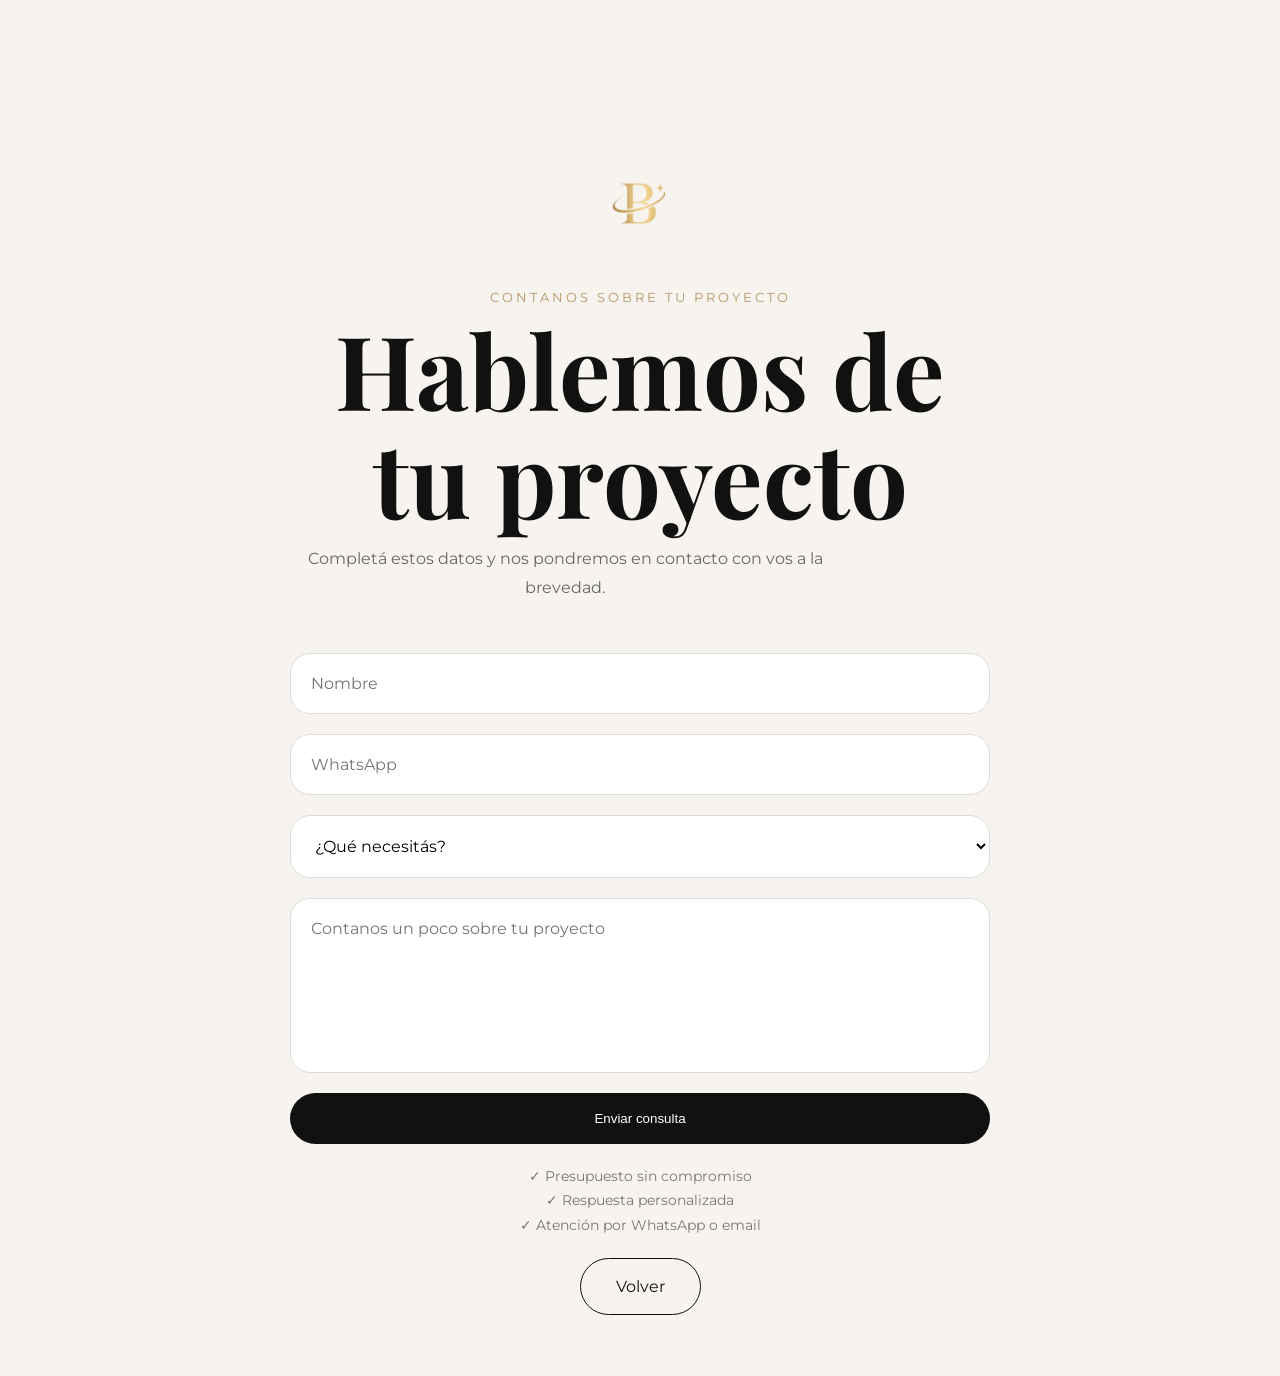
==== contacto.html @ 8148ad34 "actualizacion" ====
<!DOCTYPE html>
<html lang="es">
<head>

<meta charset="UTF-8">
<meta name="viewport" content="width=device-width, initial-scale=1.0">

<title>Hablemos de tu proyecto | BRIMADEN</title>

<link rel="preconnect" href="https://fonts.googleapis.com">
<link rel="preconnect" href="https://fonts.gstatic.com" crossorigin>

<link href="https://fonts.googleapis.com/css2?family=Montserrat:wght@300;400;500;600&family=Playfair+Display:wght@500;600;700&display=swap" rel="stylesheet">

<link href='https://unpkg.com/boxicons@2.1.4/css/boxicons.min.css' rel='stylesheet'>

<link rel="stylesheet" href="style.css">

</head>

<body>

<section class="form-page">

<div class="form-page-container">

<img src="img/B dorada brimaden.png" class="form-logo" alt="BRIMADEN">

<p class="mini-title">

CONTANOS SOBRE TU PROYECTO

</p>

<h1>

Hablemos de tu proyecto

</h1>

<p class="description">

Completá estos datos y nos pondremos en contacto con vos a la brevedad.

</p>


<form
name="contacto"
method="POST"
data-netlify="true"
action="/gracias.html">

<input type="hidden"
name="form-name"
value="contacto">


<input
type="text"
name="nombre"
placeholder="Nombre"
required>


<input
type="text"
name="whatsapp"
placeholder="WhatsApp"
required>


<select name="servicio">

<option selected disabled>
¿Qué necesitás?
</option>

<option>Diseño web</option>

<option>Tienda online</option>

<option>Renovación de sitio web</option>

<option>Mantenimiento mensual</option>

<option>Otro</option>

</select>


<textarea
name="mensaje"
rows="7"
placeholder="Contanos un poco sobre tu proyecto">
</textarea>


<button
type="submit"
class="btn-primary">

Enviar consulta

</button>

</form>


<div class="hero-note">

✓ Presupuesto sin compromiso<br>
✓ Respuesta personalizada<br>
✓ Atención por WhatsApp o email

</div>


<div style="margin-top:40px;">

<a href="presupuesto.html" class="btn-secondary">

Volver

</a>

</div>

</div>

</section>

</body>
</html>
---- style.css ----
*{
margin:0;
padding:0;
box-sizing:border-box;
scroll-behavior:smooth;
}

body{
font-family:'Montserrat',sans-serif;
background:#f7f4ef;
color:#111;
overflow-x:hidden;
}


header{

padding:25px 8%;

position:fixed;

top:0;

left:0;

width:100%;

z-index:1000;

transition:.4s;

}
header.scrolled{

background:rgba(255,255,255,.85);

backdrop-filter:blur(15px);

-webkit-backdrop-filter:blur(15px);

box-shadow:0 10px 30px rgba(0,0,0,.05);

}


nav{

display:flex;
justify-content:space-between;
align-items:center;

}


.logo{

display:flex;
align-items:center;

}

.logo img{

width:65px;

display:block;

transition:.3s;

}

.logo img:hover{

transform:scale(1.05);

}
ul{

display:flex;
gap:45px;
list-style:none;

}


a{

text-decoration:none;
color:#111;

}


.hero{

display:flex;

align-items:center;

justify-content:space-between;

gap:80px;

padding:150px 8% 40px;

}


.hero-text{

flex:1;

display:flex;

flex-direction:column;

align-items:center;

text-align:center;

}
.hero-logo-container{

display:flex;

justify-content:center;

margin-bottom:35px;

}

.hero-logo{
width:120px;
display:block;
margin:0 auto 15px;
}


.hero-note{

margin-top:20px;

line-height:1.7;

color:#777;

font-size:.9rem;


}


.mini-title{

font-size:.8rem;

letter-spacing:3px;

color:#b59668;

margin-bottom:10px;

}


h1{

font-family:'Playfair Display';


font-size:clamp(3.5rem,8vw,6.5rem);


line-height:1.05;

margin-bottom:15px;

}


.description{

max-width:550px;

line-height:1.8;

color:#666;

margin-bottom:40px;

}


.buttons{

display:flex;

gap:20px;

}


.btn-primary{

background:#111;

color:white;

padding:18px 35px;

border-radius:50px;

transition:.4s;

}

.btn-primary:hover{

transform:translateY(-3px);

background:#b59668;

}


.btn-secondary{

border:1px solid #111;

padding:18px 35px;

border-radius:50px;

transition:.3s;

}

.btn-secondary:hover{

transform:translateY(-3px);

background:#111;

color:white;

}


.hero-image{

flex:1;

}


.hero-image img{
width:100%;
max-width:600px;
max-height:70vh;
object-fit:contain;
display:block;
}

.problem{

padding:90px 8%;

background:white;

}


.problem-container{

max-width:900px;

margin:auto;

text-align:center;

}


.problem-mini{

letter-spacing:4px;

font-size:.8rem;

color:#b59668;

margin-bottom:25px;

}


.problem h2{

font-family:'Playfair Display';

font-size:clamp(2.5rem,5vw,4.5rem);

line-height:1.2;

margin-bottom:30px;

}


.problem h3{

font-size:1.4rem;

font-weight:500;

margin-bottom:30px;

}


.problem-text{

color:#666;

line-height:2;

font-size:1.05rem;

max-width:700px;

margin:auto;

}

.services{

padding:90px 8%;

background:#f7f4ef;

}


.services-title{

text-align:center;

margin-bottom:80px;

}


.services-mini{

letter-spacing:4px;

font-size:.8rem;

color:#b59668;

margin-bottom:25px;

}


.services h2{

font-family:'Playfair Display';

font-size:clamp(2rem,4vw,3.2rem);

line-height:1.2;

}


.services-grid{

display:grid;

grid-template-columns:repeat(auto-fit,minmax(280px,1fr));

gap:30px;

}


.service-card{

background:white;

padding:35px;

border-radius:25px;

transition:.4s;

box-shadow:0 10px 40px rgba(0,0,0,.05);

}


.service-card:hover{

transform:translateY(-10px);

box-shadow:0 25px 60px rgba(0,0,0,.08);

}


.service-card i{

font-size:2.3rem;

color:#b59668;

margin-bottom:25px;

}


.service-card h3{

font-size:1.3rem;

margin-bottom:20px;

}


.service-card p{

line-height:1.8;

color:#666;

}

.projects{

padding:80px 8%;

background:white;

}


.projects-title{

text-align:center;

margin-bottom:50px;

}


.projects-mini{

font-size:.8rem;

letter-spacing:4px;

color:#b59668;

margin-bottom:20px;

}


.projects h2{

font-family:'Playfair Display';

font-size:clamp(2rem,4vw,3rem);

}


.projects-grid{

display:grid;

grid-template-columns:repeat(auto-fit,minmax(300px,1fr));

gap:25px;

}


.project-card{
    

overflow:hidden;

border-radius:5px;

cursor:pointer;

box-shadow:0 15px 40px rgba(0,0,0,.05);

transition:.4s;

}


.project-card img{

width:100%;

height:280px;

object-fit:contain;

background:#f7f4ef;

padding:15px;

display:block;

}

.project-card:hover img{

transform:translateY(-8px);

}


.project-info{

padding-top:20px;
margin-left:10px;

}


.project-info h3{

font-size:1.2rem;

margin-bottom:10px;

}


.project-info p{

color:#777;

}

.benefits{

padding:100px 8%;

background:#f7f4ef;

}


.benefits-container{

max-width:900px;

margin:auto;

text-align:center;

}


.benefits h2{

font-family:'Playfair Display';

font-size:clamp(2.5rem,6vw,5rem);

font-weight:600;

line-height:1.3;

margin-bottom:15px;
transition:4s;

}
.benefits h2:hover{

letter-spacing:3px;

color:#b59668;

}
.contact{

padding:90px 8%;

background:white;

}


.contact-container{

max-width:800px;

margin:auto;

text-align:center;

}


.contact-mini{

font-size:.8rem;

letter-spacing:4px;

color:#b59668;

margin-bottom:20px;

}


.contact h2{

font-family:'Playfair Display';

font-size:clamp(2.5rem,5vw,4rem);

margin-bottom:20px;

}


.contact-text{

color:#666;

line-height:1.8;

margin-bottom:50px;

}


.contact-info{

display:flex;

justify-content:center;

gap:40px;

flex-wrap:wrap;

margin-bottom:50px;

}


.contact-info div{

display:flex;

align-items:center;

gap:10px;

}


.contact-info i{

font-size:1.5rem;

color:#b59668;

}


.contact-btn{

display:inline-block;

background:#111;

color:white;

padding:18px 40px;

border-radius:50px;

transition:.3s;

}


.contact-btn:hover{

transform:translateY(-3px);

background:#b59668;

}

footer{

padding:40px 8%;

text-align:center;

background:#f7f4ef;

}


footer h3{

font-family:'Playfair Display';

font-size:1.8rem;

margin-bottom:10px;

}


footer p{

color:#777;

margin-bottom:15px;

}


footer span{

font-size:.9rem;

color:#999;

}
.menu-icon{

display:none;

font-size:2rem;

cursor:pointer;

}

.formulario{

background:white;

padding:100px 8%;

}

.formulario-container{

max-width:700px;

margin:auto;

text-align:center;

}

.form-text{

color:#666;

margin-bottom:40px;

}

form{

display:flex;

flex-direction:column;

gap:20px;

}

input,
select,
textarea{

padding:18px;

border:1px solid #ddd;

border-radius:15px;

font-family:'Montserrat',sans-serif;

font-size:1rem;

background:#f7f4ef;

}

textarea{

resize:none;

}

form .btn-primary{

border:none;

cursor:pointer;

}

.form-page{

min-height:100vh;

padding:180px 8% 80px;

display:flex;

justify-content:center;

align-items:center;

}


.form-page-container{

max-width:700px;

width:100%;

text-align:center;

}


.form-logo{

width:120px;

margin-bottom:30px;

}


form{

display:flex;

flex-direction:column;

gap:20px;

margin-top:50px;

}


input,
select,
textarea{

padding:20px;

border:1px solid #ddd;

border-radius:18px;

font-size:1rem;

font-family:'Montserrat',sans-serif;

background:white;

}


textarea{

resize:none;

}


button{

border:none;

cursor:pointer;

}

.gracias{

min-height:100vh;

display:flex;

justify-content:center;

align-items:center;

padding:40px;

text-align:center;

background:#f7f4ef;

}

.gracias-container{

max-width:700px;

}

.gracias-logo{

width:120px;

margin-bottom:30px;

}

.gracias i{

font-size:5rem;

color:#b59668;

margin-bottom:20px;

display:block;

}
.form-page{

min-height:100vh;

padding:180px 8% 80px;

display:flex;

justify-content:center;

align-items:center;

}


.form-page-container{

max-width:700px;

width:100%;

text-align:center;

}


.form-logo{

width:120px;

display:block;

margin:0 auto 30px;

}


form{

display:flex;

flex-direction:column;

gap:20px;

margin-top:50px;

}


input,
select,
textarea{

padding:20px;

border:1px solid #ddd;

border-radius:20px;

font-size:1rem;

font-family:'Montserrat',sans-serif;

background:white;

}


textarea{

resize:none;

}


form .btn-primary{

border:none;

cursor:pointer;

}


@media(max-width:768px){

.form-page{

padding:150px 6% 60px;

}

.form-logo{

width:100px;

}

}

.form-page{
min-height:100vh;
padding:150px 8% 80px;
display:flex;
justify-content:center;
align-items:center;
}

.form-page-container{
max-width:700px;
width:100%;
text-align:center;
}

.form-logo{
width:110px;
display:block;
margin:0 auto 30px;
}

.form-page form{
display:flex;
flex-direction:column;
gap:20px;
margin-top:50px;
}

.form-page input,
.form-page select,
.form-page textarea{
padding:20px;
border:1px solid #ddd;
border-radius:20px;
font-size:1rem;
font-family:'Montserrat',sans-serif;
background:white;
}

.form-page textarea{
resize:none;
}

.form-page button{
border:none;
cursor:pointer;
}

@media(max-width:768px){

.form-page{
padding:130px 6% 60px;
}

.form-logo{
width:90px;
}

}



/* ==========================
RESPONSIVE
========================== */

@media(max-width:1200px){

header{
    padding:25px 6%;
}

.hero,
.problem,
.services,
.projects,
.benefits,
.contact{
    padding-left:6%;
    padding-right:6%;
}

nav{
    justify-content:space-between;
    align-items:center;
}

nav ul{
    position:fixed;
    top:90px;
    right:-300px;
    width:230px;
    background:white;
    padding:30px;
    border-radius:25px;
    display:flex;
    flex-direction:column;
    gap:25px;
    box-shadow:0 15px 40px rgba(0,0,0,.08);
    transition:.4s;
}

nav ul.active{
    right:20px;
}

.menu-icon{
    display:block;
    font-size:2.2rem;
    cursor:pointer;
}

.logo-text{
    display:none;
}

.logo h2{
    font-size:1.7rem;
}

.contact-info{
    flex-direction:column;
    gap:25px;
}

}


@media(max-width:950px){

.hero{
    flex-direction:column;
    text-align:center;
    gap:50px;
    padding-top:40px;
}
.hero-logo{

width:130px;



}
.description{
    margin:auto;
    margin-bottom:40px;
}

.buttons{
    justify-content:center;
    flex-wrap:wrap;
}

.hero-image img{
    max-width:500px;
}

.project-card img{
    height:350px;
}

}


@media(max-width:500px){

.buttons{
    flex-direction:column;
}

.btn-primary,
.btn-secondary,
.contact-btn{
    width:100%;
    text-align:center;
}

.project-card img{
    height:300px;
}

.service-card{
    padding:30px;
}

.logo h2{
    font-size:1.4rem;
}
.logo img{

width:50px;

}

.hero-logo{

width:110px;

}

}
.whatsapp{

position:fixed;

bottom:20px;

right:30px;

width:65px;

height:65px;

background: #1FAF5A;
border-radius:50%;

display:flex;

justify-content:center;

align-items:center;

font-size:2rem;

color:white;

box-shadow:0 10px 30px rgba(0,0,0,.15);

z-index:1000;

transition:.3s;

}


.whatsapp:hover{

transform:translateY(-5px) scale(1.05);
background:#b59668;
}
.hidden{

opacity:0;

transform:translateY(40px);

transition:all .8s ease;

}


.show{

opacity:1;

transform:translateY(0);

}
.cta{

padding:100px 8%;

background:#111;

color:white;

}


.cta-container{

max-width:900px;

margin:auto;

text-align:center;

}


.cta-mini{

font-size:.8rem;

letter-spacing:4px;

color:#b59668;

margin-bottom:20px;

}


.cta h2{

font-family:'Playfair Display', serif;

font-size:clamp(2rem,5vw,4rem);

line-height:1.3;

margin-bottom:30px;

}


.cta-text{

max-width:650px;

margin:auto;

line-height:1.8;

color:#ccc;

margin-bottom:40px;

}


.cta-btn{

display:inline-block;

padding:18px 40px;

background:white;

color:#111;

border-radius:50px;

transition:.4s;

}


.cta-btn:hover{

background:#b59668;

color:white;

transform:translateY(-3px);

}

.scroll-top{

position:fixed;

bottom:110px;

right:30px;

width:65px;

height:55px;

background:white;

color:#111;

border-radius:50%;

display:none;

align-items:center;

justify-content:center;

font-size:2rem;

box-shadow:0 10px 30px rgba(0,0,0,.1);

cursor:pointer;

transition:.3s;

z-index:9999;

}

.scroll-top:hover{

transform:translateY(-4px);

background:#b59668;

color:white;

}
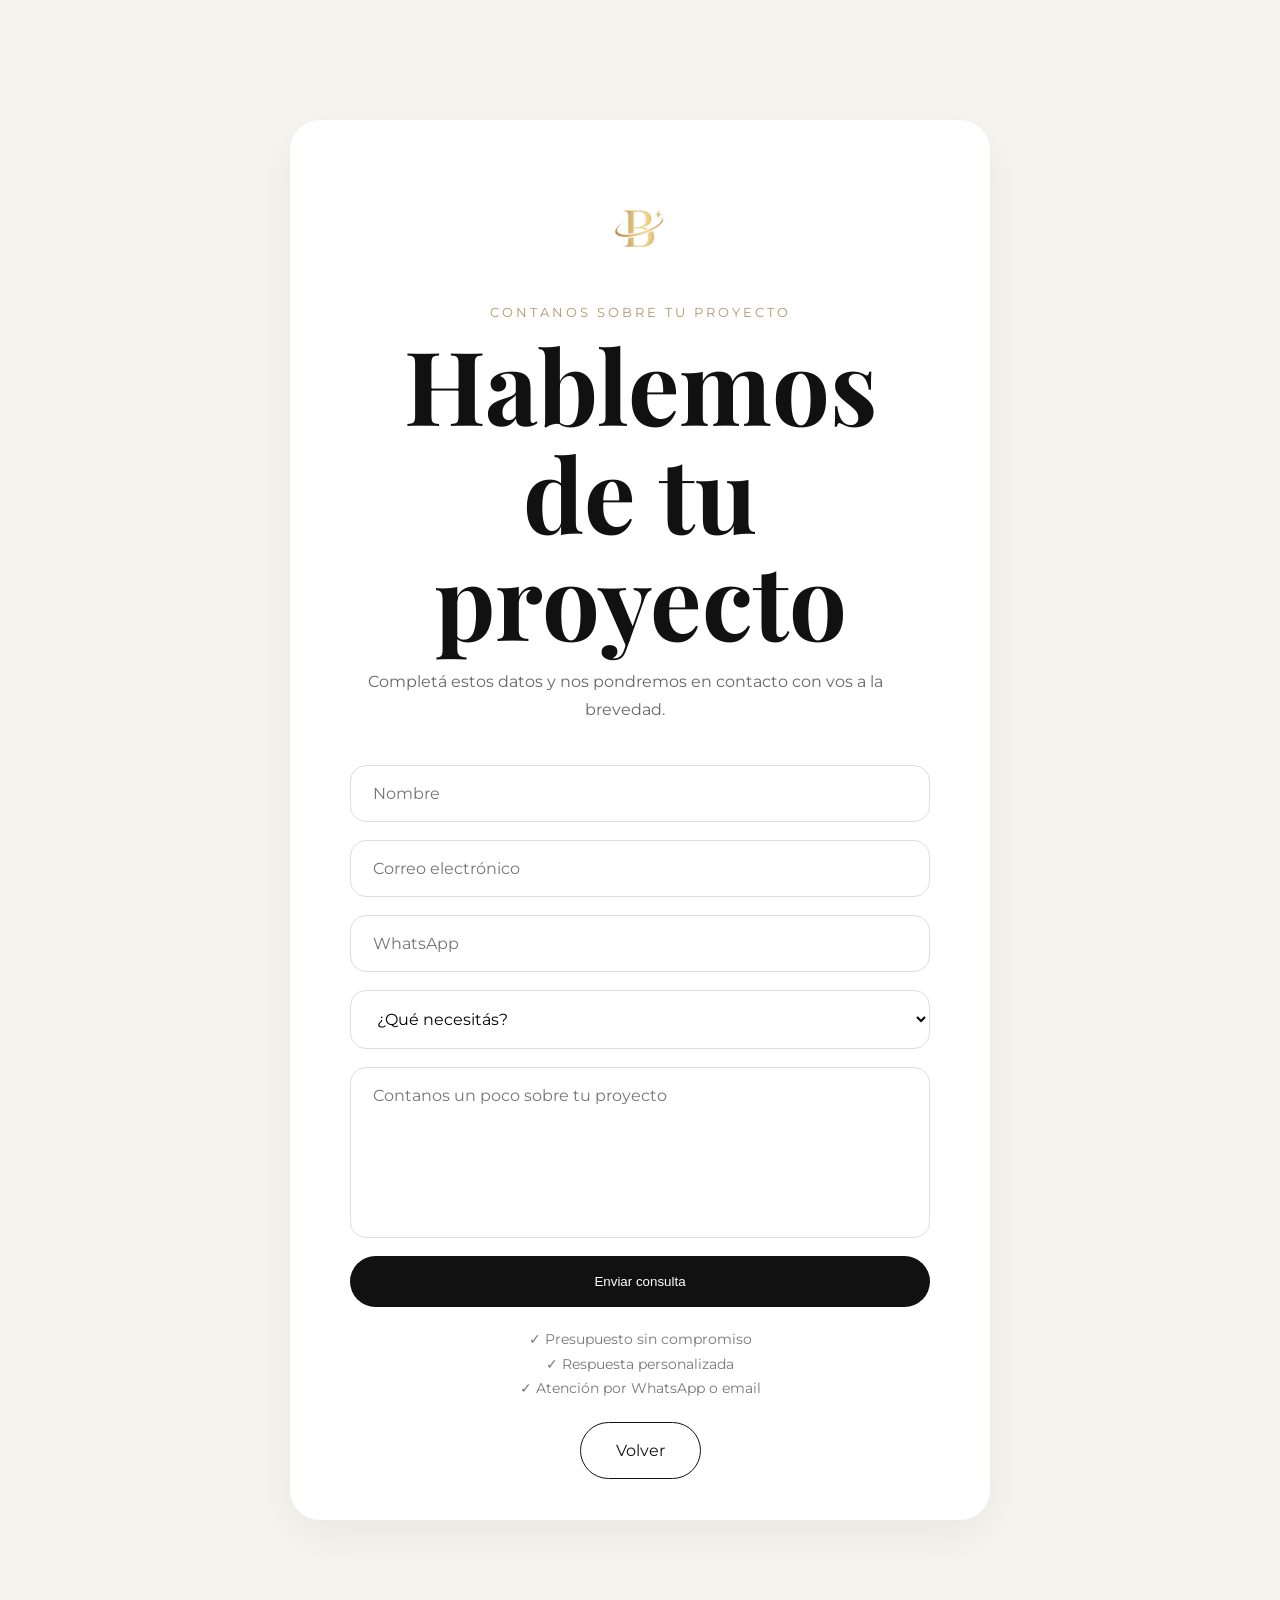
==== commit 1e15ac70: "completo" ====
--- a/contacto.html
+++ b/contacto.html
@@ -27,23 +27,16 @@
 <img src="img/B dorada brimaden.png" class="form-logo" alt="BRIMADEN">
 
 <p class="mini-title">
-
 CONTANOS SOBRE TU PROYECTO
-
 </p>
 
 <h1>
-
 Hablemos de tu proyecto
-
 </h1>
 
 <p class="description">
-
 Completá estos datos y nos pondremos en contacto con vos a la brevedad.
-
 </p>
-
 
 <form
 name="contacto"
@@ -55,20 +48,23 @@
 name="form-name"
 value="contacto">
 
-
 <input
 type="text"
 name="nombre"
 placeholder="Nombre"
 required>
 
+<input
+type="email"
+name="email"
+placeholder="Correo electrónico"
+required>
 
 <input
 type="text"
 name="whatsapp"
 placeholder="WhatsApp"
 required>
-
 
 <select name="servicio">
 
@@ -77,24 +73,18 @@
 </option>
 
 <option>Diseño web</option>
-
 <option>Tienda online</option>
-
 <option>Renovación de sitio web</option>
-
 <option>Mantenimiento mensual</option>
-
 <option>Otro</option>
 
 </select>
-
 
 <textarea
 name="mensaje"
 rows="7"
 placeholder="Contanos un poco sobre tu proyecto">
 </textarea>
-
 
 <button
 type="submit"
@@ -116,7 +106,7 @@
 </div>
 
 
-<div style="margin-top:40px;">
+<div class="volver">
 
 <a href="presupuesto.html" class="btn-secondary">
 
--- a/style.css
+++ b/style.css
@@ -1103,6 +1103,70 @@
 
 .form-logo{
 width:90px;
+}
+
+}
+.form-page{
+    min-height:100vh;
+    display:flex;
+    justify-content:center;
+    align-items:center;
+    padding:120px 20px;
+    background:#f7f4ef;
+}
+
+.form-page-container{
+    max-width:700px;
+    width:100%;
+    background:white;
+    padding:60px;
+    border-radius:30px;
+    text-align:center;
+    box-shadow:0 15px 50px rgba(0,0,0,.06);
+}
+
+.form-logo{
+    width:100px;
+    margin-bottom:25px;
+}
+
+.form-page form{
+    display:flex;
+    flex-direction:column;
+    gap:18px;
+    margin-top:40px;
+}
+
+.form-page input,
+.form-page select,
+.form-page textarea{
+    padding:18px 22px;
+    border:1px solid #ddd;
+    border-radius:16px;
+    font-family:'Montserrat',sans-serif;
+    font-size:1rem;
+    outline:none;
+    transition:.3s;
+}
+
+.form-page input:focus,
+.form-page select:focus,
+.form-page textarea:focus{
+    border-color:#b59668;
+}
+
+.form-page textarea{
+    resize:none;
+}
+
+.volver{
+    margin-top:40px;
+}
+
+@media(max-width:768px){
+
+.form-page-container{
+    padding:40px 25px;
 }
 
 }
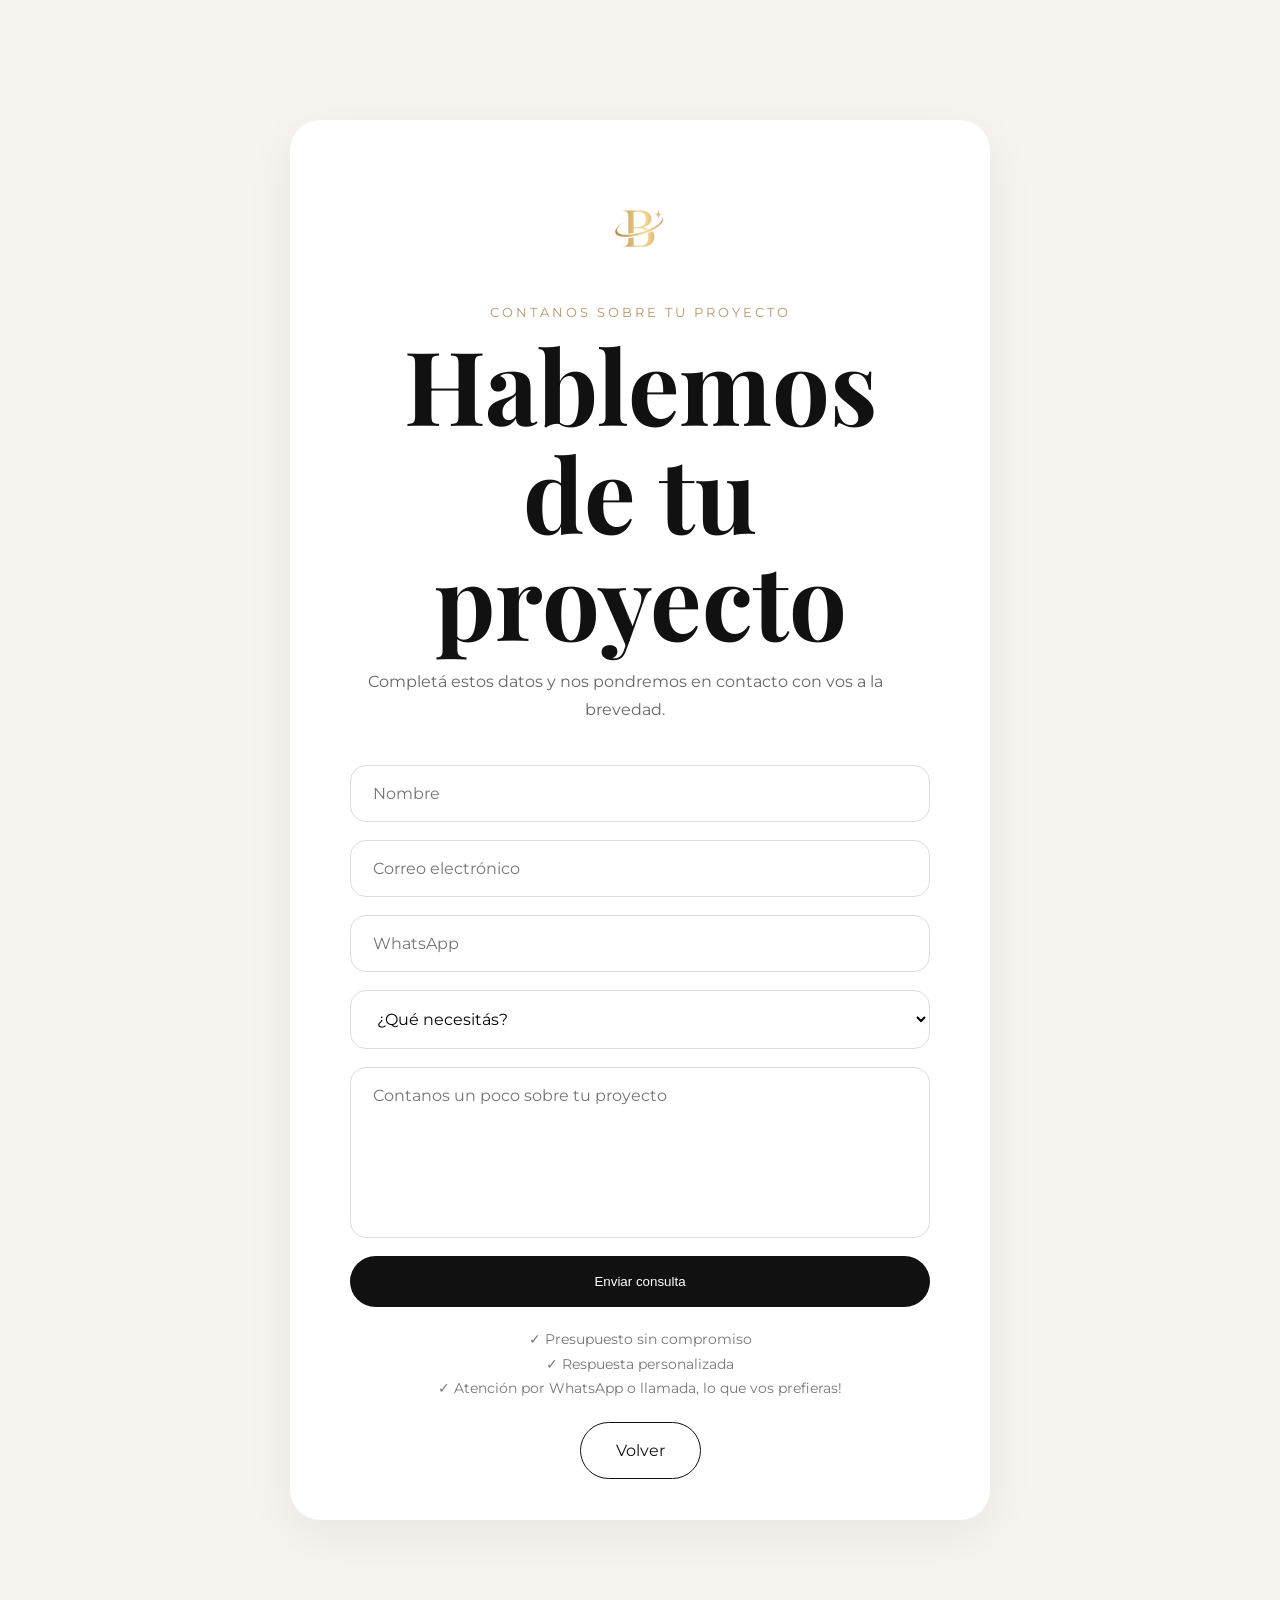
==== commit 1071afbc: "mas" ====
--- a/contacto.html
+++ b/contacto.html
@@ -101,7 +101,7 @@
 
 ✓ Presupuesto sin compromiso<br>
 ✓ Respuesta personalizada<br>
-✓ Atención por WhatsApp o email
+✓ Atención por WhatsApp o llamada, lo que vos prefieras!
 
 </div>
 
